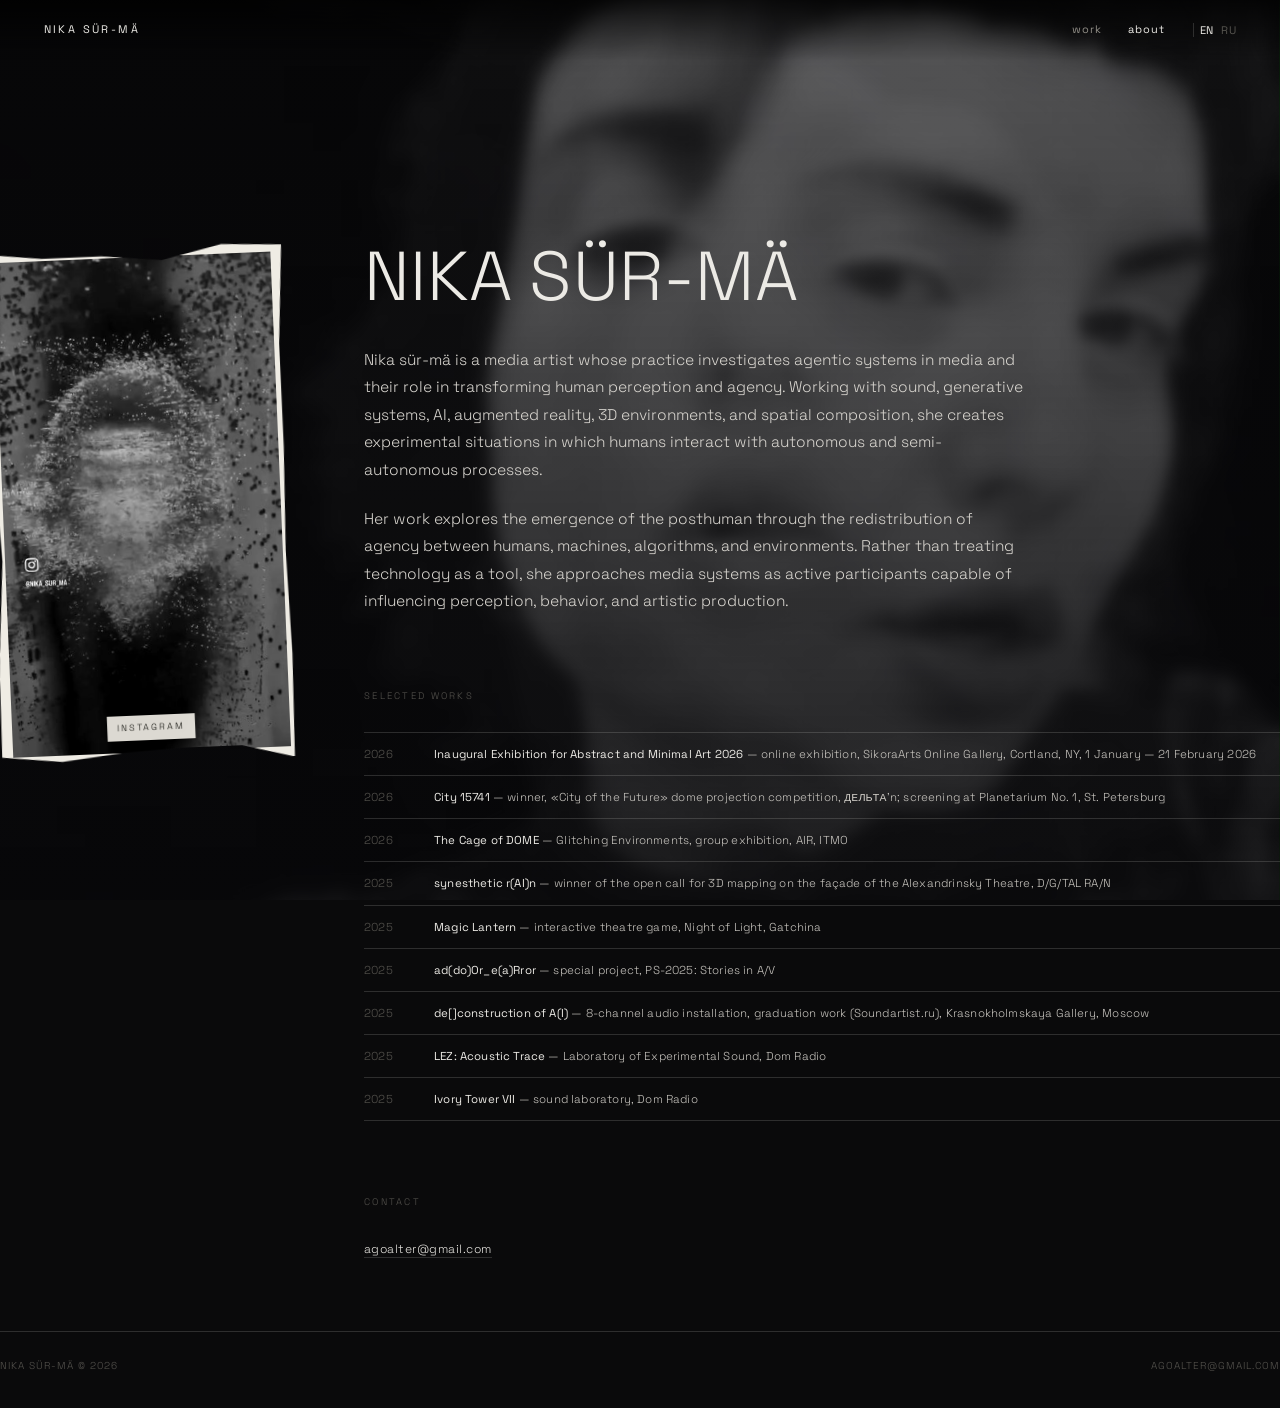
==== about.html @ fbb91da9 "Phones get a still and a link instead of a background that will not play iOS refuses to autoplay the" ====
<!doctype html>
<html lang="en">
<head>
<meta charset="utf-8">
<meta name="viewport" content="width=device-width, initial-scale=1">
<title>About — nika sür-mä</title>
<meta name="description" content="Nika sür-mä is a media artist whose practice investigates agentic systems in media and their role in transforming human perception and agency. Working with sound, generative systems, AI, augmented reality, 3D environments, and spatial composition, she creates experimental situations in which humans interact with autonomous and semi-autonomous processes.">
<meta property="og:title" content="About — nika sür-mä">
<meta property="og:description" content="Nika sür-mä is a media artist whose practice investigates agentic systems in media and their role in transforming human perception and agency. Working with sound, generative systems, AI, augmented reality, 3D environments, and spatial composition, she creates experimental situations in which humans interact with autonomous and semi-autonomous processes.">
<meta property="og:type" content="website">
<meta property="og:image" content="https://sur-ma.site/assets/img/og.jpg">
<meta name="twitter:card" content="summary_large_image">
<link rel="icon" href="assets/favicon.svg" type="image/svg+xml">
<link rel="preconnect" href="https://fonts.googleapis.com">
<link rel="preconnect" href="https://fonts.gstatic.com" crossorigin>
<link href="https://fonts.googleapis.com/css2?family=Inter:wght@200;300;400&family=Space+Grotesk:wght@300..700&display=swap" rel="stylesheet">
<link rel="stylesheet" href="assets/css/site.css?v=d024052f">
<link rel="stylesheet" href="assets/css/font.css?v=1932f78d">
<script>document.documentElement.classList.add('js')</script>
<script src="assets/js/bg.js?v=24b6937b" defer></script>
</head>
<body class="about-page">
<div id="bgstill" aria-hidden="true" style="background-image:url(assets/video/portrait-poster.jpg?v=aaac2ec6)"></div>
<video id="bgv" aria-hidden="true" tabindex="-1" autoplay muted loop playsinline
       preload="auto" data-grain="0" poster="assets/video/portrait-poster.jpg?v=aaac2ec6">
  <source src="assets/video/portrait.webm?v=2c005a5c" type="video/webm">
  <source src="assets/video/portrait.mp4?v=47fb20fa" type="video/mp4">
</video>
<canvas id="bg" aria-hidden="true"></canvas>
<div id="veil" aria-hidden="true"></div>
<a class="bg-watch" href="assets/video/portrait.mp4?v=47fb20fa" target="_blank" rel="noopener"><span data-t="en">watch the background</span><span data-t="ru">смотреть фон</span></a>
<header class="hdr">
  <a class="mark" href="index.html">nika sür-mä</a>
  <nav class="nav">
    <a href="works.html"><span data-t="en">work</span><span data-t="ru">работы</span></a>
    <a href="about.html" aria-current="page"><span data-t="en">about</span><span data-t="ru">обо мне</span></a>
    <div class="lang">
      <button type="button" data-lang="en" aria-pressed="true">EN</button>
      <button type="button" data-lang="ru" aria-pressed="false">RU</button>
    </div>
  </nav>
</header>
<main>
<div class="wrap about-top">
  <div class="cols">
    <div class="portrait">
      <a class="cut reel" data-shape="2" style="--tilt:-2.4deg"
         href="https://www.instagram.com/nika_sur_ma/" target="_blank" rel="me noopener">
        <video autoplay muted loop playsinline preload="metadata"
               poster="assets/video/reel-poster.jpg?v=498397e3" aria-label="nika sür-mä">
          <source src="assets/video/reel.mp4?v=01f473b8" type="video/mp4">
        </video>
        <span class="reel-tag">instagram</span>
      </a>
    </div>
    <div>
      <h1>nika sür-mä</h1>
      <div class="prose">
        <div data-t="en"><p>Nika sür-mä is a media artist whose practice investigates agentic systems in media and their role in transforming human perception and agency. Working with sound, generative systems, AI, augmented reality, 3D environments, and spatial composition, she creates experimental situations in which humans interact with autonomous and semi-autonomous processes.</p><p>Her work explores the emergence of the posthuman through the redistribution of agency between humans, machines, algorithms, and environments. Rather than treating technology as a tool, she approaches media systems as active participants capable of influencing perception, behavior, and artistic production.</p></div>
        <div data-t="ru"><p>Nika sür-mä — медиахудожница, чья практика исследует агентные системы в медиа и их роль в трансформации человеческого восприятия и агентности. Работая со звуком, генеративными системами, ИИ, дополненной реальностью, 3D-средами и пространственной композицией, она создаёт экспериментальные ситуации, в которых человек взаимодействует с автономными и полуавтономными процессами.</p><p>Её работа исследует возникновение постчеловеческого через перераспределение агентности между людьми, машинами, алгоритмами и средами. Вместо того чтобы относиться к технологии как к инструменту, она рассматривает медиасистемы как активных участников, способных влиять на восприятие, поведение и художественное производство.</p></div>
      </div>

      <p class="section-label"><span data-t="en">Selected works</span><span data-t="ru">Избранные работы</span></p>
      <div class="cv">
    <div class="row"><span class="yr">2026</span><span class="what"><span data-t="en"><b><a href="https://www.kunstmatrix.com/en/sikoraarts/" rel="noopener">Inaugural Exhibition for Abstract and Minimal Art 2026</a></b> — online exhibition, SikoraArts Online Gallery, Cortland, NY, 1 January — 21 February 2026</span><span data-t="ru"><b><a href="https://www.kunstmatrix.com/en/sikoraarts/" rel="noopener">Inaugural Exhibition for Abstract and Minimal Art 2026</a></b> — онлайн-выставка, SikoraArts Online Gallery, Кортланд, Нью-Йорк, 1 января — 21 февраля 2026</span></span></div>
    <div class="row"><span class="yr">2026</span><span class="what"><span data-t="en"><b>City 15741</b> — winner, «City of the Future» dome projection competition, ДЕЛЬТА’n; screening at Planetarium No. 1, St. Petersburg</span><span data-t="ru"><b>Город 15741</b> — победитель конкурса купольных проекций «Город будущего», ДЕЛЬТА’n; показ в Планетарии №1, Санкт-Петербург</span></span></div>
    <div class="row"><span class="yr">2026</span><span class="what"><span data-t="en"><b>The Cage of DOME</b> — Glitching Environments, group exhibition, AIR, ITMO</span><span data-t="ru"><b>The Cage of DOME</b> — «Сбоящие среды», групповая выставка, AIR, ИТМО</span></span></div>
    <div class="row"><span class="yr">2025</span><span class="what"><span data-t="en"><b>synesthetic r(AI)n</b> — winner of the open call for 3D mapping on the façade of the Alexandrinsky Theatre, D/G/TAL RA/N</span><span data-t="ru"><b>synesthetic r(AI)n</b> — победитель опен-колла на 3D-мэппинг фасада Александринского театра, D/G/TAL RA/N</span></span></div>
    <div class="row"><span class="yr">2025</span><span class="what"><span data-t="en"><b>Magic Lantern</b> — interactive theatre game, Night of Light, Gatchina</span><span data-t="ru"><b>Волшебный фонарь</b> — интерактивная театральная игра, «Ночь света», Гатчина</span></span></div>
    <div class="row"><span class="yr">2025</span><span class="what"><span data-t="en"><b>ad(do)Or_e(a)Rror</b> — special project, PS-2025: Stories in A/V</span><span data-t="ru"><b>ad(do)Or_e(a)Rror</b> — спец-проект ПС-2025: Все прекрасные аудиовизуальные истории</span></span></div>
    <div class="row"><span class="yr">2025</span><span class="what"><span data-t="en"><b>de[]construction of A(I)</b> — 8-channel audio installation, graduation work (Soundartist.ru), Krasnokholmskaya Gallery, Moscow</span><span data-t="ru"><b>de[]construction of A(I)</b> — 8-канальная звуковая инсталляция, диплом (Soundartist.ru), Краснохолмская галерея, Москва</span></span></div>
    <div class="row"><span class="yr">2025</span><span class="what"><span data-t="en"><b>LEZ: Acoustic Trace</b> — Laboratory of Experimental Sound, Dom Radio</span><span data-t="ru"><b>ЛЭЗ: Акустический след</b> — Лаборатория экспериментального звука, Дом радио</span></span></div>
    <div class="row"><span class="yr">2025</span><span class="what"><span data-t="en"><b>Ivory Tower VII</b> — sound laboratory, Dom Radio</span><span data-t="ru"><b>Башня из слоновой кости VII</b> — звуковая лаборатория, Дом радио</span></span></div>
      </div>

      <p class="section-label"><span data-t="en">Contact</span><span data-t="ru">Контакты</span></p>
      <p class="contact"><a href="mailto:agoalter@gmail.com">agoalter@gmail.com</a></p>
    </div>
  </div>
<div class="foot">
  <span>nika sür-mä &copy; 2026</span>
  <span><a href="mailto:agoalter@gmail.com">agoalter@gmail.com</a></span>
</div>
</div>
</main>
<script src="assets/js/site.js?v=23f8c8d5" defer></script>
</body>
</html>
---- assets/css/site.css ----
/* nika sŭr-mã — portfolio
   ------------------------------------------------------------------ */

:root{
  --bg:#0a0a0b;
  --fg:#eceae5;
  --dim:#918e87;
  --faint:#56544f;
  --line:rgba(236,234,229,.16);
  --pad:clamp(20px,3.4vw,48px);
  --hdr:60px;
  --sans:"Inter","Helvetica Neue",Helvetica,Arial,system-ui,sans-serif;
  --mono:ui-monospace,SFMono-Regular,"SF Mono",Menlo,Consolas,"Liberation Mono",monospace;
}

*,*::before,*::after{box-sizing:border-box}

/* A tilted cut-out sticks out past its own layout box, which is enough to
   put a horizontal scrollbar on the page. Clip rather than scroll — nothing
   here is meant to be reached sideways. */
html{-webkit-text-size-adjust:100%;overflow-x:hidden;overflow-x:clip}

body{
  margin:0;
  overflow-x:hidden;
  overflow-x:clip;
  background:var(--bg);
  color:var(--fg);
  font-family:var(--sans);
  font-weight:300;
  font-size:15px;
  line-height:1.6;
  -webkit-font-smoothing:antialiased;
  text-rendering:optimizeLegibility;
}

img{max-width:100%;display:block}

a{color:inherit;text-decoration:none}

::selection{background:var(--fg);color:var(--bg)}

/* ---- background ---------------------------------------------------- */
/* The loop rendered out of the TouchDesigner patch. #bg is a WebGL copy
   of the same footage that the cursor can displace; it only replaces the
   video once the shader is live, so without WebGL the video just plays.  */

#bgv,#bg{
  position:fixed;inset:0;z-index:0;
  width:100%;height:100%;
  opacity:var(--bg-opacity,1);
}
#bgv{display:block;object-fit:cover;background:#07080e}
#bg{display:none}
#bg.on{display:block}

/* Phones refuse to autoplay a background loop — iOS puts its own player over
   the page instead — so there the still stands in and a link offers the
   video to anyone who wants it. */
#bgstill{
  position:fixed;inset:0;z-index:0;display:none;
  background:#07080e no-repeat center/cover;
  opacity:var(--bg-opacity,1);
}
.bg-watch{
  display:none;
  position:fixed;right:var(--pad);bottom:16px;z-index:61;
  font-family:var(--mono);font-size:9.5px;letter-spacing:.18em;
  text-transform:uppercase;color:var(--dim);
  border-bottom:1px solid var(--line);padding-bottom:3px;
}
@media (max-width:760px),(prefers-reduced-motion:reduce){
  #bgstill{display:block}
  #bgv,#bg{display:none !important}
  .bg-watch{display:inline-block}
}

body:not(.deck-page){--bg-opacity:.92}

#veil{
  position:fixed;inset:0;z-index:1;pointer-events:none;
  background:rgba(6,7,12,.22);
}
body:not(.deck-page) #veil{
  background:linear-gradient(rgba(6,7,12,.72),rgba(6,7,12,.90));
}

/* ---- splash --------------------------------------------------------- */
/* The way in: the same portrait loop as the about page, held closer, and
   two doors. */

body.splash-page{overflow:hidden;--bg-opacity:1}
body.splash-page #bgv,
body.splash-page #bg,
body.splash-page #bgstill{transform:scale(1.42);transform-origin:52% 46%}
body.splash-page #veil{background:rgba(8,8,10,.56)}

.splash{
  position:relative;z-index:2;
  height:100dvh;
  display:flex;flex-direction:column;align-items:center;justify-content:center;
  gap:clamp(14px,2.2vh,26px);
  padding:var(--hdr) var(--pad) 0;
  text-align:center;
}
.splash-name{
  margin:0;
  font-family:var(--display,var(--sans));
  font-weight:200;font-size:clamp(34px,7vw,96px);line-height:1;
  letter-spacing:.02em;text-transform:uppercase;
  text-shadow:0 2px 26px rgba(0,0,0,.6);
}
.splash-line{
  margin:0;
  font-family:var(--mono);font-size:10px;letter-spacing:.28em;
  text-transform:uppercase;color:#cfccc6;
  text-shadow:0 1px 10px rgba(0,0,0,.8);
}
.splash-doors{
  display:flex;flex-wrap:wrap;justify-content:center;
  gap:clamp(18px,5vw,64px);
  margin-top:clamp(20px,4vh,48px);
}
.splash-doors a{
  font-family:var(--display,var(--sans));
  font-size:clamp(13px,1.5vw,17px);font-weight:300;
  text-shadow:0 1px 12px rgba(0,0,0,.75);
  letter-spacing:.24em;text-transform:uppercase;
  padding:14px 4px 10px;
  border-bottom:1px solid var(--line);
  transition:color .3s,border-color .3s,letter-spacing .3s;
}
.splash-doors a:hover{color:#fff;border-color:#fff;letter-spacing:.3em}

@media (max-width:520px){
  .splash-doors{flex-direction:column;gap:6px}
}

/* The about page runs the blurred portrait clip: neutral rather than blue,
   and a shade lighter so the face stays present. */
body.about-page{--bg-opacity:.85}
body.about-page #veil{
  background:linear-gradient(rgba(8,8,10,.58),rgba(8,8,10,.88));
}

/* On the mapping page the background IS the work — documentation of the
   projection itself — so it is held back only as far as the text needs. */
body.bg-rain{--bg-opacity:1;--faint:#7e7b75}
body.bg-rain #veil{
  background:linear-gradient(rgba(6,7,12,.58),rgba(6,7,12,.86));
}
/* The glitch loop and the ice-blue installation both blow out to white,
   so they need holding back further. */
body.bg-error #veil,
body.bg-deconstruction #veil{
  background:linear-gradient(rgba(6,7,12,.74),rgba(6,7,12,.90));
}

/* Small type has to survive passing over the bright parts of a projection. */
body.bg-rain .meta,
body.bg-rain .prose,
body.bg-rain .section-label,
body.bg-rain .grid figcaption,
body.bg-rain .next,
body.bg-rain .foot,
body.bg-error .meta,
body.bg-error .prose,
body.bg-error .section-label,
body.bg-error .next,
body.bg-error .foot,
body.bg-deconstruction .meta,
body.bg-deconstruction .prose,
body.bg-deconstruction .section-label,
body.bg-deconstruction .next,
body.bg-deconstruction .foot{text-shadow:0 1px 3px rgba(0,0,0,.85)}

main{position:relative;z-index:2}

/* ---- language switching ------------------------------------------ */
/* Every translatable fragment exists twice; CSS reveals one.          */

[data-t]{display:none}
html[lang="en"] [data-t="en"]{display:revert}
html[lang="ru"] [data-t="ru"]{display:revert}

/* ---- header ------------------------------------------------------- */

.hdr{
  position:fixed;top:0;left:0;right:0;height:var(--hdr);z-index:60;
  display:flex;align-items:center;justify-content:space-between;
  padding:0 var(--pad);
  pointer-events:none;
}
.hdr::before{
  content:"";position:absolute;inset:0;z-index:-1;
  background:linear-gradient(to bottom,rgba(0,0,0,.72),rgba(0,0,0,0));
}
.hdr > *{pointer-events:auto}

.mark{
  font-family:var(--display,var(--sans));
  font-size:11px;font-weight:400;letter-spacing:.22em;text-transform:uppercase;
  white-space:nowrap;
}

.nav{display:flex;align-items:center;gap:clamp(12px,2vw,26px)}
.nav a,.nav button{
  font-family:var(--sans);font-size:11px;font-weight:400;letter-spacing:.1em;
  color:var(--dim);background:none;border:0;padding:0;cursor:pointer;
  transition:color .25s;
}
.nav a:hover,.nav button:hover,.nav a[aria-current="page"]{color:var(--fg)}

.lang{display:flex;gap:7px;padding-left:6px;border-left:1px solid var(--line);margin-left:2px}
.lang button{font-family:var(--mono);letter-spacing:.06em;color:var(--faint)}
.lang button[aria-pressed="true"]{color:var(--fg)}

/* ---- slide deck (home) -------------------------------------------- */

body.deck-page{overflow:hidden}

.deck{
  height:100dvh;overflow-y:scroll;overscroll-behavior-y:contain;
  scroll-snap-type:y mandatory;scroll-behavior:smooth;
  scrollbar-width:none;
}
.deck::-webkit-scrollbar{display:none}

.slide{
  position:relative;height:100dvh;scroll-snap-align:start;
  display:flex;align-items:center;justify-content:space-between;
  gap:clamp(16px,4vw,64px);
  padding:calc(var(--hdr) + 8px) var(--pad) 72px;
}
.slide::after{
  content:"";position:absolute;inset:0;pointer-events:none;z-index:0;
  background:linear-gradient(100deg,rgba(6,6,8,.80) 0%,rgba(6,6,8,.42) 40%,rgba(6,6,8,0) 74%);
}

.slide .cap{
  position:relative;z-index:3;
  flex:1 1 44%;max-width:min(620px,48vw);
}
.slide .cut{flex:0 0 auto;z-index:2}
.slide .cut img{
  width:auto;height:auto;
  max-width:min(50vw,800px);
  max-height:min(70vh,740px);
}
/* A video has no intrinsic size to size the paper by, so it is given one. */
.slide .cut video{width:min(42vw,560px)}
.kicker{
  font-family:var(--mono);font-size:10px;letter-spacing:.24em;
  text-transform:uppercase;color:var(--dim);
}
.slide h2{
  margin:.5em 0 .42em;
  font-family:var(--display,var(--sans));
  font-weight:200;font-size:clamp(31px,5.6vw,78px);line-height:1.02;
  letter-spacing:.004em;text-transform:uppercase;
}
.slide .sub{
  margin:0;max-width:46ch;font-size:13px;line-height:1.65;
  color:#cbc8c2;letter-spacing:.012em;
}
.slide .go{
  display:inline-block;margin-top:22px;
  font-family:var(--mono);font-size:10px;letter-spacing:.2em;text-transform:uppercase;
  color:var(--dim);border-bottom:1px solid var(--line);padding-bottom:4px;
  transition:color .25s,border-color .25s;
}
.slide a.hit{position:absolute;inset:0;z-index:5}
.slide:hover .go{color:var(--fg);border-color:var(--fg)}

/* ---- paper cutouts ------------------------------------------------- */
/* Work documentation is pasted onto the page as scissor-cut paper:
   a light margin under the photograph, an irregular edge, a hard shadow,
   and a spring as each one lands. Dome frames are already cut round, so
   they get the shadow and the spring but no paper behind them.          */

.cut{
  position:relative;margin:0;display:block;--tilt:0deg;
  background:#efece4;
  padding:clamp(6px,.85vw,15px);
  transform:rotate(var(--tilt));
  transform-origin:50% 88%;          /* hinged near its base, like a pinned cut-out */
  filter:drop-shadow(0 16px 22px rgba(0,0,0,.55)) drop-shadow(0 3px 4px rgba(0,0,0,.45));
  transition:filter .45s ease;
}
/* Every photograph is monochrome, so the collage reads as one cut-out world. */
.cut img{display:block;filter:grayscale(1) contrast(1.06)}
.cut[data-fit="contain"]{background:none;padding:0;clip-path:none}
/* Pinned up the wrong way round, on purpose — a cut-out may hold a
   video as well as a photograph, and both have to turn. */
.cut[data-flip="1"] img,
.cut[data-flip="1"] video{transform:rotate(180deg)}

/* Left in its own colour, against the monochrome of everything else. */
.cut[data-colour="1"] img,
.cut[data-colour="1"] video{filter:none}

.cut[data-shape="1"]{clip-path:polygon(0.0% 1.4%,20.0% 0.2%,40.0% 1.4%,60.0% 3.1%,80.0% 2.6%,100.0% 1.3%,98.3% 20.0%,98.6% 40.0%,98.1% 60.0%,98.1% 80.0%,97.4% 100.0%,80.0% 96.9%,60.0% 99.8%,40.0% 98.7%,20.0% 99.7%,0.0% 97.2%,2.4% 80.0%,1.9% 60.0%,3.2% 40.0%,2.4% 20.0%)}
.cut[data-shape="2"]{clip-path:polygon(0.0% 0.4%,20.0% 1.7%,40.0% 1.7%,60.0% 2.9%,80.0% 0.3%,100.0% 0.8%,98.0% 20.0%,98.1% 40.0%,97.3% 60.0%,98.1% 80.0%,97.5% 100.0%,80.0% 97.4%,60.0% 97.4%,40.0% 98.0%,20.0% 99.2%,0.0% 97.9%,0.4% 80.0%,2.8% 60.0%,1.5% 40.0%,2.8% 20.0%)}
.cut[data-shape="3"]{clip-path:polygon(0.0% 3.2%,20.0% 2.3%,40.0% 1.8%,60.0% 3.2%,80.0% 2.4%,100.0% 2.4%,98.1% 20.0%,99.1% 40.0%,98.0% 60.0%,97.8% 80.0%,98.0% 100.0%,80.0% 97.4%,60.0% 96.8%,40.0% 96.8%,20.0% 97.0%,0.0% 98.9%,2.0% 80.0%,1.0% 60.0%,1.8% 40.0%,3.0% 20.0%)}
.cut[data-shape="4"]{clip-path:polygon(0.0% 3.2%,20.0% 1.1%,40.0% 1.4%,60.0% 1.8%,80.0% 0.1%,100.0% 0.2%,98.1% 20.0%,99.7% 40.0%,97.5% 60.0%,98.2% 80.0%,97.3% 100.0%,80.0% 96.6%,60.0% 97.7%,40.0% 97.4%,20.0% 100.0%,0.0% 99.3%,0.8% 80.0%,2.7% 60.0%,0.7% 40.0%,0.0% 20.0%)}
.cut[data-shape="5"]{clip-path:polygon(0.0% 2.1%,20.0% 0.9%,40.0% 0.7%,60.0% 0.6%,80.0% 0.8%,100.0% 3.1%,99.4% 20.0%,99.0% 40.0%,97.8% 60.0%,98.0% 80.0%,99.2% 100.0%,80.0% 98.2%,60.0% 99.9%,40.0% 98.9%,20.0% 99.3%,0.0% 97.4%,2.8% 80.0%,3.4% 60.0%,3.2% 40.0%,3.0% 20.0%)}

/* Nothing is hidden at rest. The spring is added when a cutout lands, so a
   browser that never runs the animation still shows every photograph.
   Once it has landed the piece keeps rocking on its hinge — stepped, not
   eased, because cut-out animation is shot frame by frame. The steps also
   keep it cheap: the element only repaints when it jumps. */
html.js .cut.in{
  animation:
    cut-pop .58s cubic-bezier(.18,1.32,.32,1) var(--d,0ms) backwards,
    cut-rock 3.6s steps(3,end) calc(var(--d,0ms) + .58s) infinite;
}
@keyframes cut-pop{
  0%  {opacity:0;transform:rotate(calc(var(--tilt) * 3.2)) scale(.68)}
  55% {opacity:1}
  100%{opacity:1;transform:rotate(var(--tilt)) scale(1)}
}
@keyframes cut-rock{
  0%,100%{transform:rotate(var(--tilt)) translateY(0)}
  25%    {transform:rotate(calc(var(--tilt) + .85deg)) translateY(-2px)}
  50%    {transform:rotate(var(--tilt)) translateY(1px)}
  75%    {transform:rotate(calc(var(--tilt) - .85deg)) translateY(-1px)}
}
@media (prefers-reduced-motion:reduce){
  html.js .cut.in{animation:none}
}

/* Hovering flaps the piece harder, the way Gilliam's hinges snap. */
.slide:hover .cut,
.cut-item:hover .cut,
.hero:hover .cut,
.portrait:hover .cut{
  filter:drop-shadow(0 28px 36px rgba(0,0,0,.6)) drop-shadow(0 4px 6px rgba(0,0,0,.5));
}
html.js .slide:hover .cut.in,
html.js .cut-item:hover .cut.in,
html.js .hero:hover .cut.in,
html.js .portrait:hover .cut.in{
  animation-duration:.58s,1.1s;
}

/* ---- pager -------------------------------------------------------- */

.pager{
  position:fixed;left:var(--pad);bottom:20px;z-index:60;
  display:flex;flex-wrap:wrap;gap:13px;
  font-family:var(--mono);font-size:11px;letter-spacing:.05em;
}
.pager button{
  background:none;border:0;padding:0 0 4px;cursor:pointer;
  color:var(--faint);border-bottom:1px solid transparent;
  font:inherit;transition:color .25s,border-color .25s;
}
.pager button:hover{color:var(--dim)}
.pager button[aria-current="true"]{color:var(--fg);border-bottom-color:var(--fg)}

/* ---- interior pages ----------------------------------------------- */

.hero{
  position:relative;min-height:min(88vh,880px);
  display:flex;align-items:center;justify-content:space-between;
  gap:clamp(16px,4vw,64px);
  padding:calc(var(--hdr) + clamp(28px,6vh,70px)) var(--pad) clamp(28px,6vh,70px);
}
.hero::after{
  content:"";position:absolute;inset:0;pointer-events:none;z-index:0;
  background:linear-gradient(100deg,rgba(6,6,8,.78) 0%,rgba(6,6,8,.40) 40%,rgba(6,6,8,0) 74%);
}
.hero .cap{position:relative;z-index:3;flex:1 1 46%;max-width:min(640px,50vw)}
.hero .cut{flex:0 0 auto;z-index:2}
.hero .cut img{
  width:auto;height:auto;
  max-width:min(46vw,720px);
  max-height:min(64vh,680px);
}
.hero .cut video{width:min(40vw,520px)}
.hero h1{
  margin:.5em 0 .34em;
  font-family:var(--display,var(--sans));font-weight:200;font-size:clamp(28px,5vw,66px);line-height:1.04;
  letter-spacing:.004em;text-transform:uppercase;
}
.hero .sub{margin:0;max-width:52ch;font-size:13px;color:#cbc8c2}

.wrap{max-width:1280px;margin:0 auto;padding:0 var(--pad)}

.cols{
  display:grid;gap:clamp(30px,5vw,74px);
  grid-template-columns:minmax(0,1fr);
  padding:clamp(46px,7vw,96px) 0 clamp(30px,5vw,60px);
}
@media (min-width:900px){
  .cols{grid-template-columns:minmax(0,300px) minmax(0,1fr)}
}

.meta{font-family:var(--mono);font-size:11px;line-height:1.85;letter-spacing:.02em}
.meta dl{margin:0;display:grid;grid-template-columns:1fr;gap:0}
.meta dt{color:var(--faint);text-transform:uppercase;letter-spacing:.14em;font-size:9.5px;margin-top:16px}
.meta dt:nth-of-type(1),.meta dt:nth-of-type(2){margin-top:0}
.meta dd{margin:2px 0 0;color:#cbc8c2}
.meta a{border-bottom:1px solid var(--line)}
.meta a:hover{border-color:var(--fg)}

.prose{max-width:66ch;font-size:15.5px;line-height:1.78;color:#d9d6d0;font-weight:300}
.prose p{margin:0 0 1.35em}
.prose p:last-child{margin-bottom:0}
.prose strong{font-weight:400;color:var(--fg)}
.prose ul{margin:0 0 1.35em;padding-left:1.1em}
.prose li{margin-bottom:.5em}
.prose a{border-bottom:1px solid var(--line)}
.prose a:hover{border-color:var(--fg)}

.rule{height:1px;background:var(--line);border:0;margin:0}

.section-label{
  font-family:var(--mono);font-size:9.5px;letter-spacing:.24em;text-transform:uppercase;
  color:var(--faint);padding:clamp(34px,5vw,64px) 0 18px;
}

/* ---- galleries ---------------------------------------------------- */

.grid{
  display:grid;gap:clamp(24px,3.6vw,56px);
  padding-bottom:clamp(54px,7vw,104px);
  grid-template-columns:repeat(auto-fill,minmax(min(100%,270px),1fr));
  align-items:start;
}
.cut-item{margin:0}
.grid .cut img{width:100%;height:auto}
.grid figcaption{
  font-family:var(--mono);font-size:10px;letter-spacing:.06em;color:var(--faint);
  padding:14px 2px 0;
}

/* ---- next / footer ------------------------------------------------ */

.next{
  display:flex;flex-wrap:wrap;gap:10px 26px;align-items:baseline;
  padding:clamp(30px,5vw,58px) 0;border-top:1px solid var(--line);
}
.next .lbl{font-family:var(--mono);font-size:9.5px;letter-spacing:.24em;text-transform:uppercase;color:var(--faint)}
.next .ttl{font-family:var(--display,var(--sans));font-size:clamp(20px,3vw,34px);font-weight:200;text-transform:uppercase;letter-spacing:.01em}
.next a:hover .ttl{color:#fff}

.foot{
  display:flex;flex-wrap:wrap;gap:14px 30px;justify-content:space-between;
  padding:26px 0 34px;border-top:1px solid var(--line);
  font-family:var(--mono);font-size:10px;letter-spacing:.1em;color:var(--faint);
  text-transform:uppercase;
}
.foot a:hover{color:var(--fg)}

/* ---- about -------------------------------------------------------- */

.about-top{padding:calc(var(--hdr) + clamp(50px,10vh,120px)) 0 0}
.about-top h1{
  margin:0 0 .5em;
  font-family:var(--display,var(--sans));font-weight:200;font-size:clamp(30px,5.4vw,70px);line-height:1.05;
  text-transform:uppercase;letter-spacing:.004em;
}
.portrait{padding-top:6px}
.portrait .cut img{width:100%;filter:grayscale(1) contrast(1.04)}

/* A reel pinned to the page: vertical, silent, and a way through to Instagram. */
.cut video{display:block;height:auto;filter:grayscale(1) contrast(1.06)}
.portrait .cut video{width:100%}
.reel{cursor:pointer}
.reel .reel-tag{
  position:absolute;left:50%;transform:translateX(-50%);
  bottom:calc(clamp(6px,.85vw,15px) + 12px);
  font-family:var(--mono);font-size:9px;letter-spacing:.22em;text-transform:uppercase;
  color:#14140f;background:rgba(239,236,228,.92);padding:5px 10px;
  transition:background .25s,color .25s;
}
.reel:hover .reel-tag{background:#14140f;color:#efece4}

.cv{font-family:var(--mono);font-size:11.5px;line-height:1.75;letter-spacing:.015em}
.cv .row{
  display:grid;grid-template-columns:56px 1fr;gap:14px;
  padding:11px 0;border-top:1px solid var(--line);
}
.cv .row:last-child{border-bottom:1px solid var(--line)}
.cv .yr{color:var(--faint)}
.cv .what{color:#cbc8c2}
.cv .what b{font-weight:400;color:var(--fg)}

.contact{font-family:var(--mono);font-size:12px;letter-spacing:.04em}
.contact a{border-bottom:1px solid var(--line)}
.contact a:hover{border-color:var(--fg)}

/* ---- misc --------------------------------------------------------- */

.hint{
  position:fixed;right:var(--pad);bottom:22px;z-index:60;
  font-family:var(--mono);font-size:9.5px;letter-spacing:.2em;text-transform:uppercase;
  color:var(--faint);pointer-events:none;
}
@media (max-width:760px){
  .hint{display:none}
  .pager{gap:10px;font-size:10px;right:var(--pad)}

  /* Portrait screens: the cutout sits above the type rather than beside it. */
  .slide,.hero{
    flex-direction:column-reverse;justify-content:center;
    gap:clamp(16px,3.4vh,32px);
  }
  .slide{padding-bottom:66px}
  .hero{min-height:auto;padding-top:calc(var(--hdr) + 34px)}
  .slide .cap,.hero .cap{flex:0 0 auto;max-width:100%}
  .slide .cut img{max-width:84vw;max-height:40vh}
  .hero .cut img{max-width:84vw;max-height:44vh}
  .slide .cut video,.hero .cut video{width:min(82vw,420px)}
  .slide::after,.hero::after{
    background:linear-gradient(to top,rgba(6,6,8,.88) 0%,rgba(6,6,8,.5) 46%,rgba(6,6,8,.12) 100%);
  }
}

@media (prefers-reduced-motion:reduce){
  .deck{scroll-behavior:auto}
  *{transition-duration:.01ms !important}
}
---- assets/css/font.css ----
/* generated by build.py — do not edit by hand */
:root{
  --display:"Space Grotesk","Inter","Helvetica Neue",Helvetica,Arial,system-ui,sans-serif;
  --sans:"Space Grotesk","Inter","Helvetica Neue",Helvetica,Arial,system-ui,sans-serif;
  --mono:"Space Grotesk",ui-monospace,SFMono-Regular,"SF Mono",Menlo,Consolas,"Liberation Mono",monospace;
}
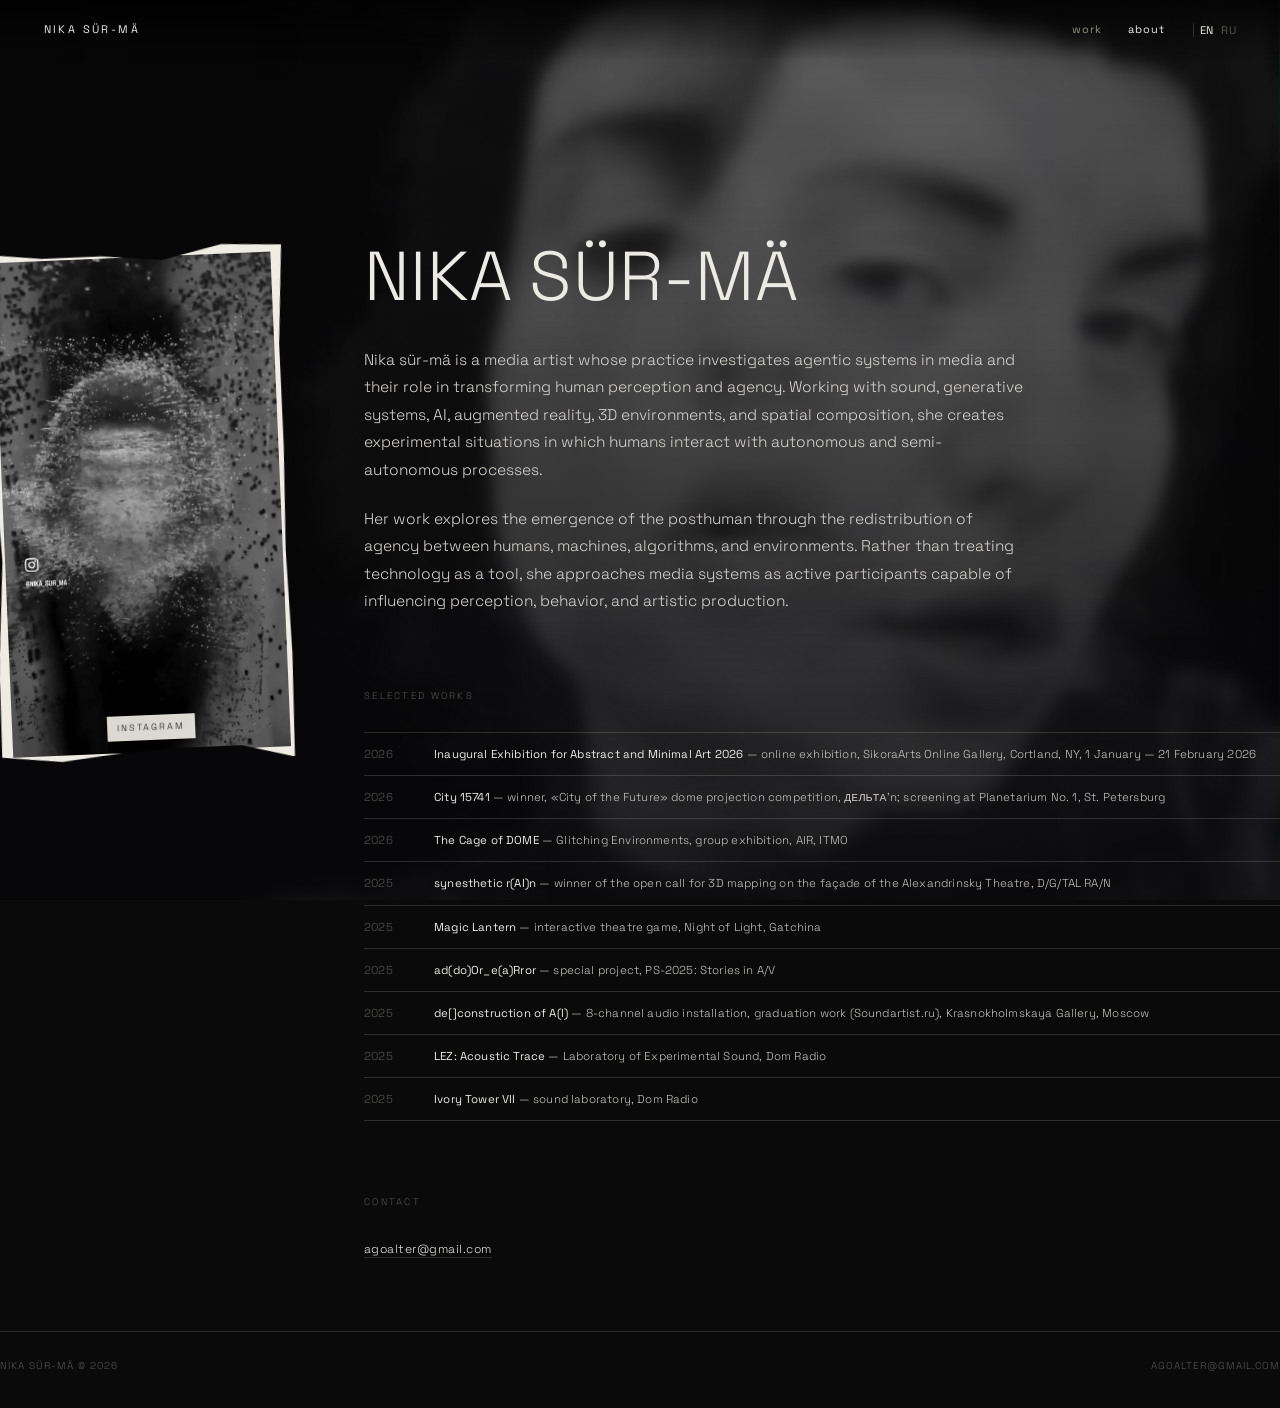
==== commit bf2f2578: "Let phones play inline videos, and freeze one only when refused The blanket swap to a poster was too" ====
--- a/about.html
+++ b/about.html
@@ -83,6 +83,6 @@
 </div>
 </div>
 </main>
-<script src="assets/js/site.js?v=23f8c8d5" defer></script>
+<script src="assets/js/site.js?v=c862b4eb" defer></script>
 </body>
 </html>
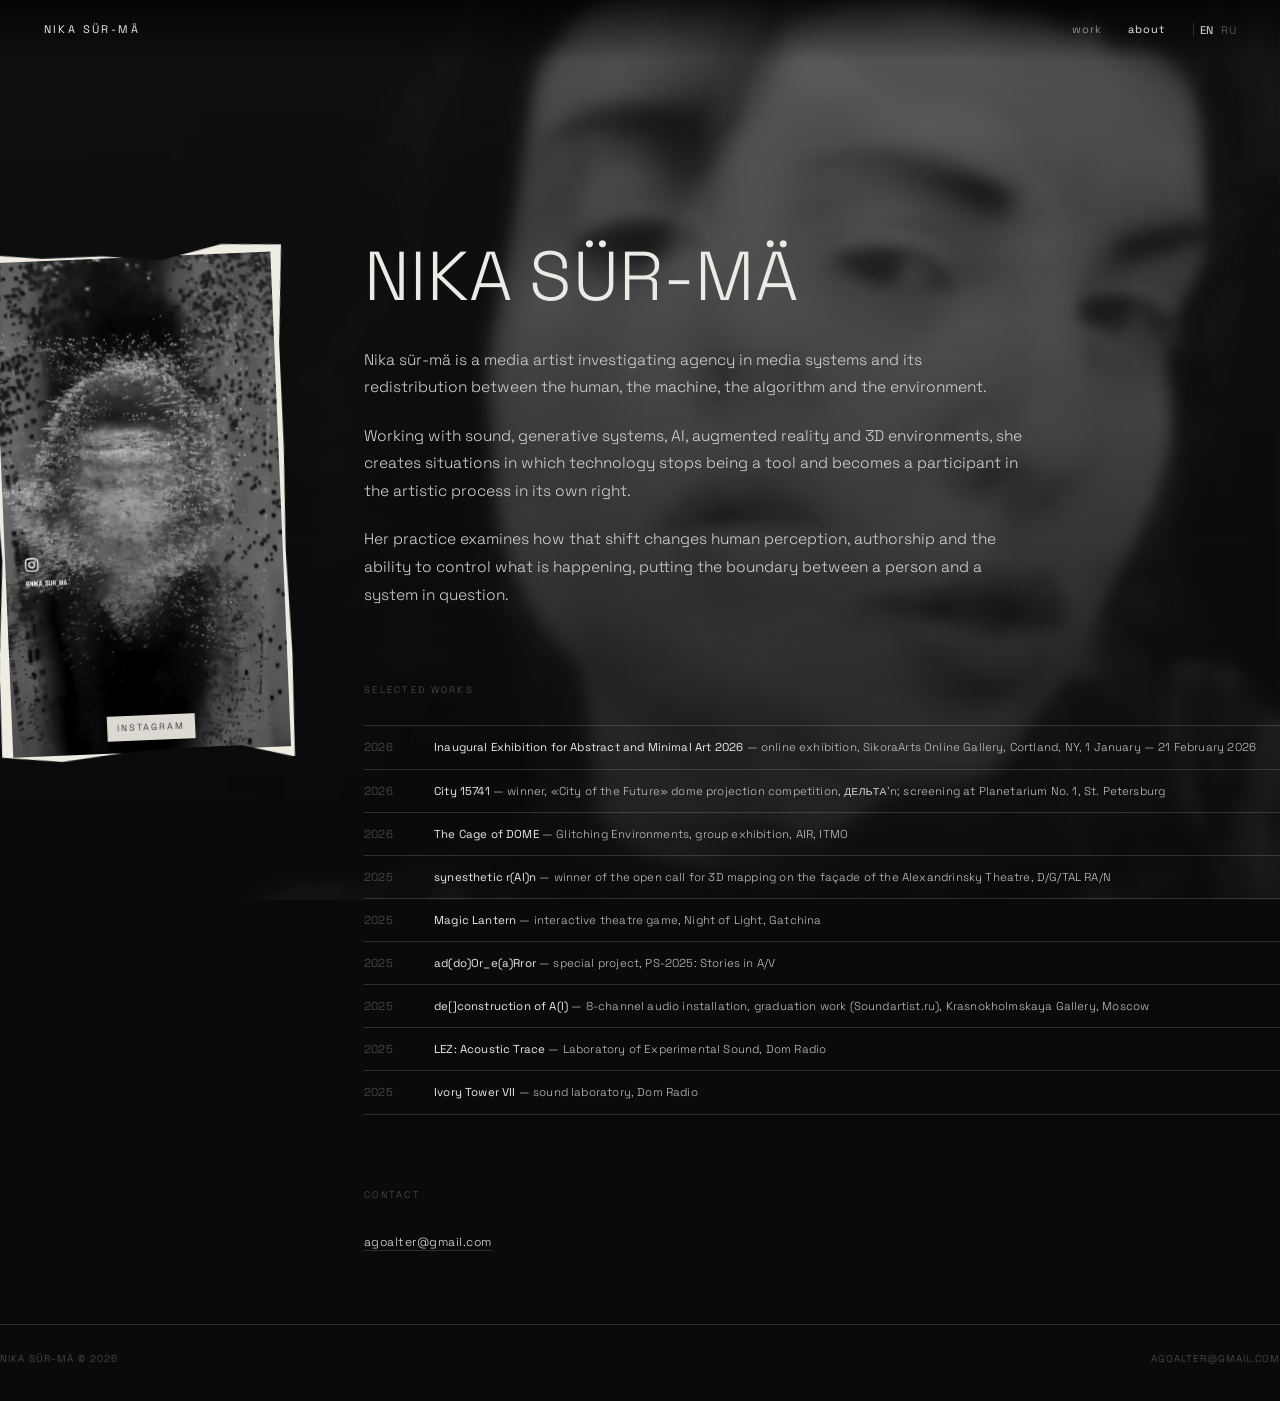
==== commit 6dec3cf5: "New biography, in both languages The Russian is the artist's own wording; the English is rewritten t" ====
--- a/about.html
+++ b/about.html
@@ -4,9 +4,9 @@
 <meta charset="utf-8">
 <meta name="viewport" content="width=device-width, initial-scale=1">
 <title>About — nika sür-mä</title>
-<meta name="description" content="Nika sür-mä is a media artist whose practice investigates agentic systems in media and their role in transforming human perception and agency. Working with sound, generative systems, AI, augmented reality, 3D environments, and spatial composition, she creates experimental situations in which humans interact with autonomous and semi-autonomous processes.">
+<meta name="description" content="Nika sür-mä is a media artist investigating agency in media systems and its redistribution between the human, the machine, the algorithm and the environment.">
 <meta property="og:title" content="About — nika sür-mä">
-<meta property="og:description" content="Nika sür-mä is a media artist whose practice investigates agentic systems in media and their role in transforming human perception and agency. Working with sound, generative systems, AI, augmented reality, 3D environments, and spatial composition, she creates experimental situations in which humans interact with autonomous and semi-autonomous processes.">
+<meta property="og:description" content="Nika sür-mä is a media artist investigating agency in media systems and its redistribution between the human, the machine, the algorithm and the environment.">
 <meta property="og:type" content="website">
 <meta property="og:image" content="https://sur-ma.site/assets/img/og.jpg">
 <meta name="twitter:card" content="summary_large_image">
@@ -56,8 +56,8 @@
     <div>
       <h1>nika sür-mä</h1>
       <div class="prose">
-        <div data-t="en"><p>Nika sür-mä is a media artist whose practice investigates agentic systems in media and their role in transforming human perception and agency. Working with sound, generative systems, AI, augmented reality, 3D environments, and spatial composition, she creates experimental situations in which humans interact with autonomous and semi-autonomous processes.</p><p>Her work explores the emergence of the posthuman through the redistribution of agency between humans, machines, algorithms, and environments. Rather than treating technology as a tool, she approaches media systems as active participants capable of influencing perception, behavior, and artistic production.</p></div>
-        <div data-t="ru"><p>Nika sür-mä — медиахудожница, чья практика исследует агентные системы в медиа и их роль в трансформации человеческого восприятия и агентности. Работая со звуком, генеративными системами, ИИ, дополненной реальностью, 3D-средами и пространственной композицией, она создаёт экспериментальные ситуации, в которых человек взаимодействует с автономными и полуавтономными процессами.</p><p>Её работа исследует возникновение постчеловеческого через перераспределение агентности между людьми, машинами, алгоритмами и средами. Вместо того чтобы относиться к технологии как к инструменту, она рассматривает медиасистемы как активных участников, способных влиять на восприятие, поведение и художественное производство.</p></div>
+        <div data-t="en"><p>Nika sür-mä is a media artist investigating agency in media systems and its redistribution between the human, the machine, the algorithm and the environment.</p><p>Working with sound, generative systems, AI, augmented reality and 3D environments, she creates situations in which technology stops being a tool and becomes a participant in the artistic process in its own right.</p><p>Her practice examines how that shift changes human perception, authorship and the ability to control what is happening, putting the boundary between a person and a system in question.</p></div>
+        <div data-t="ru"><p>Nika sür-mä — медиахудожница, исследующая агентность в медиасистемах и её перераспределение между человеком, машиной, алгоритмом и средой.</p><p>Работая со звуком, генеративными системами, ИИ, дополненной реальностью и 3D-средами, она создаёт ситуации, в которых технология перестаёт быть инструментом и становится самостоятельным участником художественного процесса.</p><p>Её практика исследует, как это смещение меняет человеческое восприятие, авторство и способность контролировать происходящее, ставя под вопрос границу между человеком и системой.</p></div>
       </div>
 
       <p class="section-label"><span data-t="en">Selected works</span><span data-t="ru">Избранные работы</span></p>
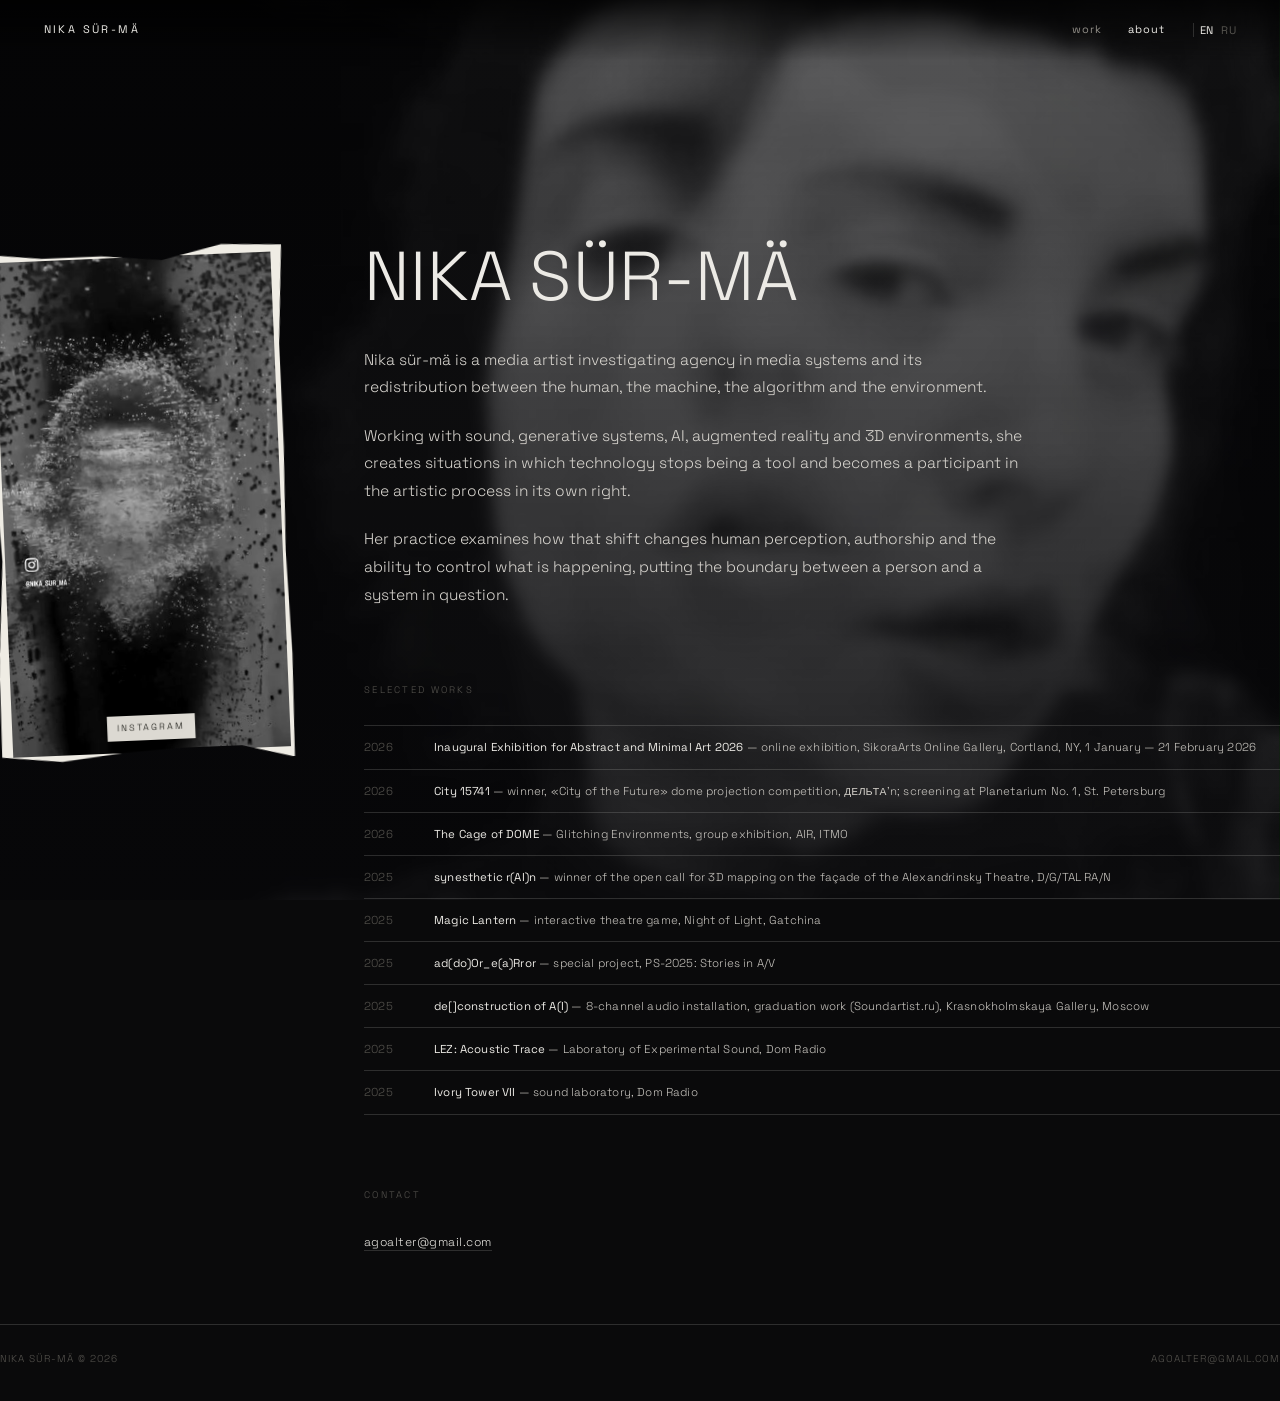
==== commit 51666e8a: "Turn the mobile background still the right way up The loops are encoded upside down deliberately, bu" ====
--- a/about.html
+++ b/about.html
@@ -14,7 +14,7 @@
 <link rel="preconnect" href="https://fonts.googleapis.com">
 <link rel="preconnect" href="https://fonts.gstatic.com" crossorigin>
 <link href="https://fonts.googleapis.com/css2?family=Inter:wght@200;300;400&family=Space+Grotesk:wght@300..700&display=swap" rel="stylesheet">
-<link rel="stylesheet" href="assets/css/site.css?v=d024052f">
+<link rel="stylesheet" href="assets/css/site.css?v=14e36218">
 <link rel="stylesheet" href="assets/css/font.css?v=1932f78d">
 <script>document.documentElement.classList.add('js')</script>
 <script src="assets/js/bg.js?v=24b6937b" defer></script>
--- a/assets/css/site.css
+++ b/assets/css/site.css
@@ -523,3 +523,14 @@
   .deck{scroll-behavior:auto}
   *{transition-duration:.01ms !important}
 }
+
+/* ---- mobile background orientation ---------------------------------- */
+/* The loops are encoded upside down on purpose, but a frozen still of one
+   reads as a mistake rather than as a decision, so on phones it is turned
+   back. Kept at the end of the file: the splash scale rule above matches
+   with the same weight, and only source order separates them. */
+
+@media (max-width:760px),(prefers-reduced-motion:reduce){
+  #bgstill{transform:rotate(180deg)}
+  body.splash-page #bgstill{transform:scale(1.42) rotate(180deg)}
+}
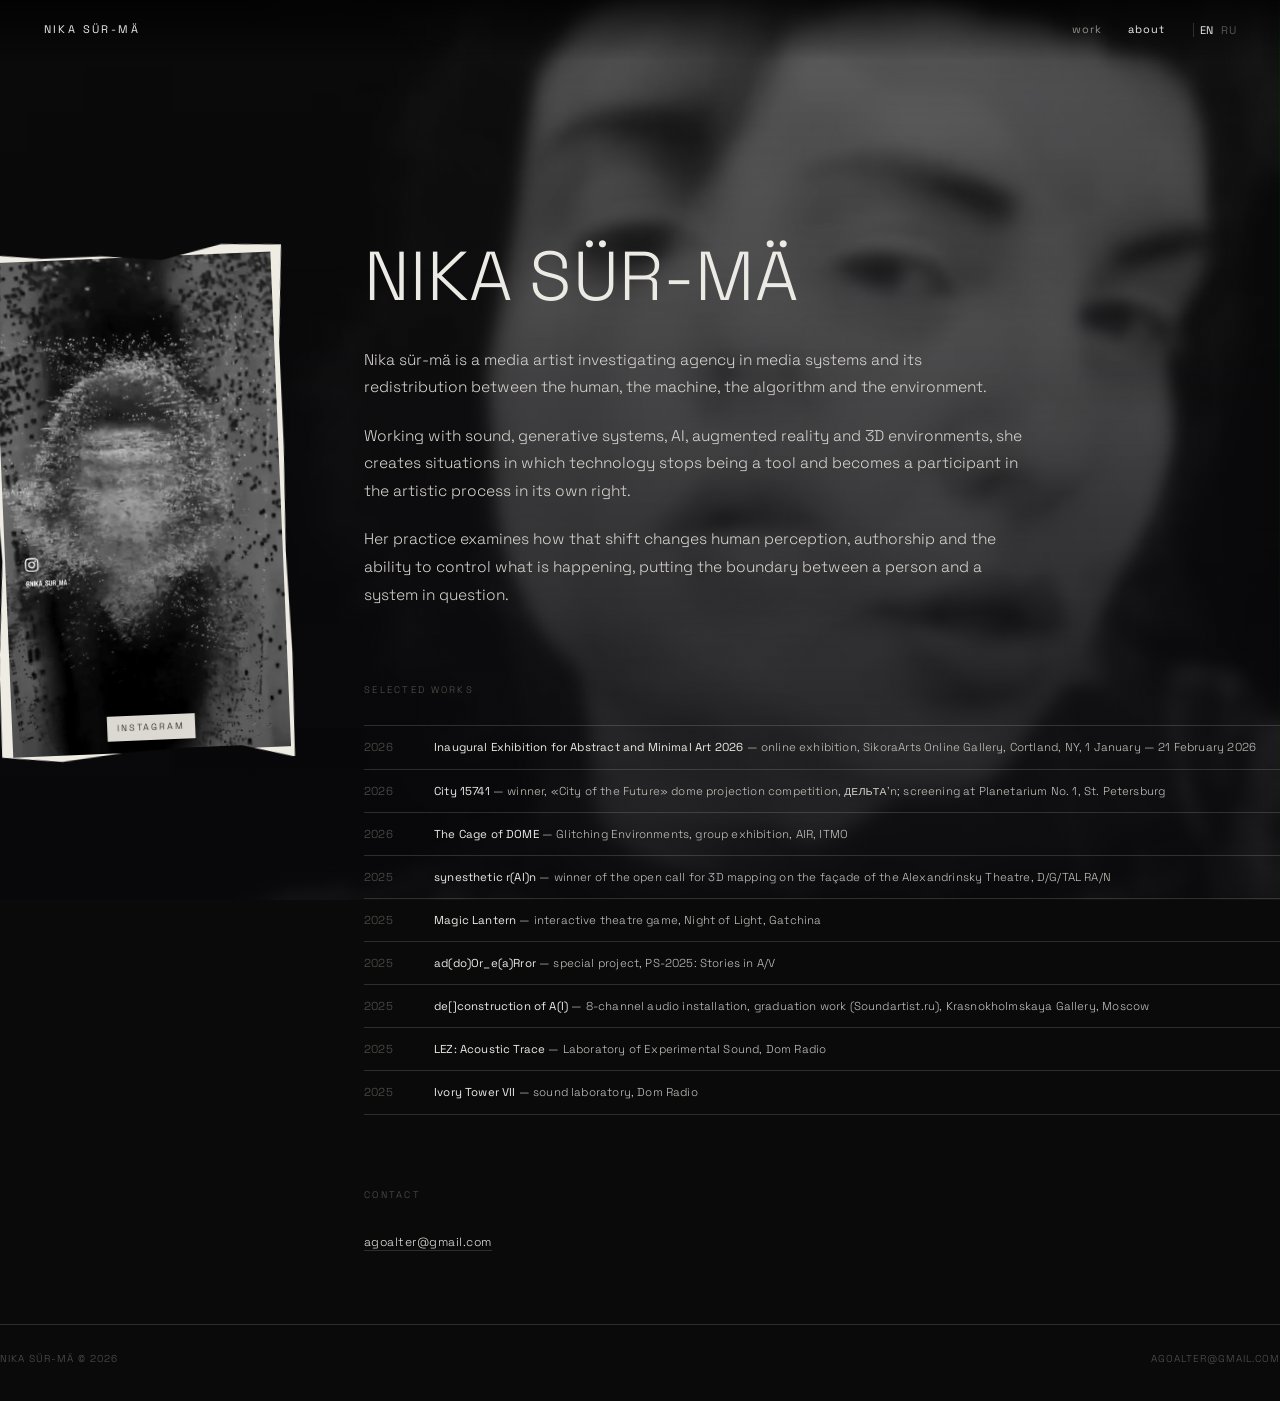
==== commit 6faf8913: "No watch link over the portrait loop, and no blank paper while waiting The portrait background is no" ====
--- a/about.html
+++ b/about.html
@@ -28,7 +28,6 @@
 </video>
 <canvas id="bg" aria-hidden="true"></canvas>
 <div id="veil" aria-hidden="true"></div>
-<a class="bg-watch" href="assets/video/portrait.mp4?v=47fb20fa" target="_blank" rel="noopener"><span data-t="en">watch the background</span><span data-t="ru">смотреть фон</span></a>
 <header class="hdr">
   <a class="mark" href="index.html">nika sür-mä</a>
   <nav class="nav">
@@ -83,6 +82,6 @@
 </div>
 </div>
 </main>
-<script src="assets/js/site.js?v=c862b4eb" defer></script>
+<script src="assets/js/site.js?v=c9edc4a8" defer></script>
 </body>
 </html>
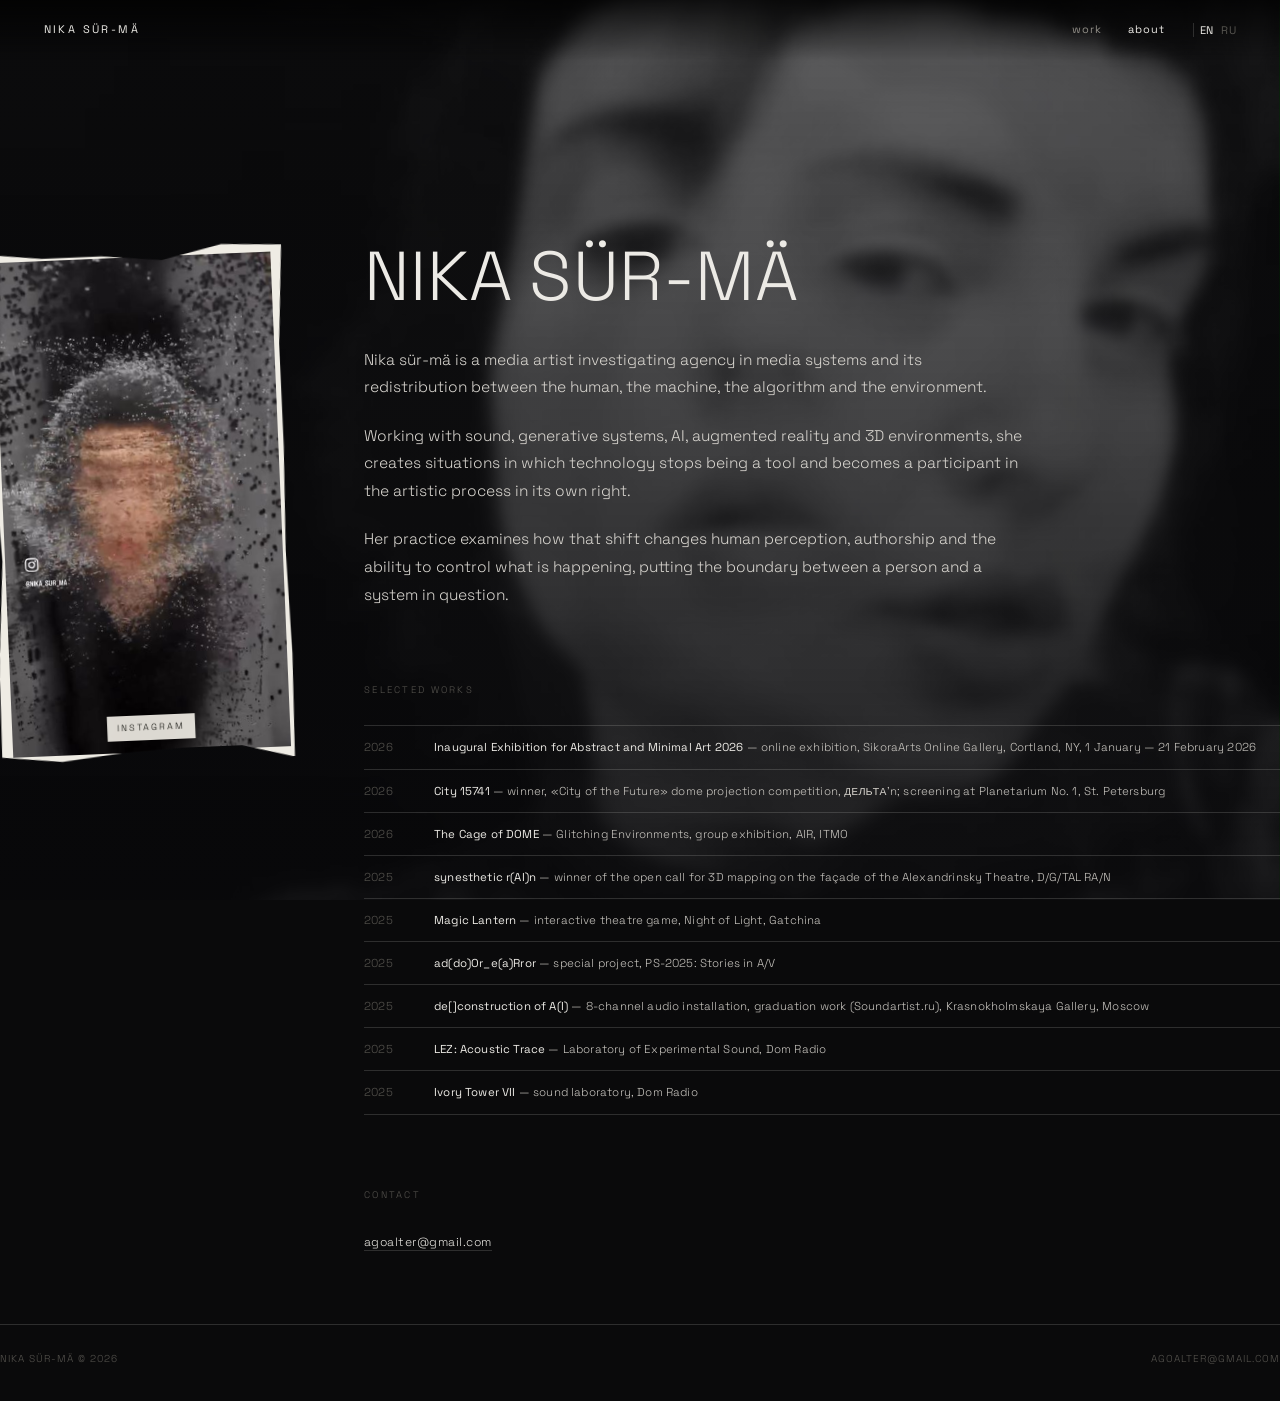
==== commit b0c49c76: "The reel keeps its colour, and stops being frozen before it can buffer Swapping a cut-out video for " ====
--- a/about.html
+++ b/about.html
@@ -14,7 +14,7 @@
 <link rel="preconnect" href="https://fonts.googleapis.com">
 <link rel="preconnect" href="https://fonts.gstatic.com" crossorigin>
 <link href="https://fonts.googleapis.com/css2?family=Inter:wght@200;300;400&family=Space+Grotesk:wght@300..700&display=swap" rel="stylesheet">
-<link rel="stylesheet" href="assets/css/site.css?v=14e36218">
+<link rel="stylesheet" href="assets/css/site.css?v=b6b9dfe5">
 <link rel="stylesheet" href="assets/css/font.css?v=1932f78d">
 <script>document.documentElement.classList.add('js')</script>
 <script src="assets/js/bg.js?v=24b6937b" defer></script>
@@ -43,7 +43,7 @@
 <div class="wrap about-top">
   <div class="cols">
     <div class="portrait">
-      <a class="cut reel" data-shape="2" style="--tilt:-2.4deg"
+      <a class="cut reel" data-shape="2" data-colour="1" style="--tilt:-2.4deg"
          href="https://www.instagram.com/nika_sur_ma/" target="_blank" rel="me noopener">
         <video autoplay muted loop playsinline preload="metadata"
                poster="assets/video/reel-poster.jpg?v=498397e3" aria-label="nika sür-mä">
@@ -82,6 +82,6 @@
 </div>
 </div>
 </main>
-<script src="assets/js/site.js?v=c9edc4a8" defer></script>
+<script src="assets/js/site.js?v=630382c2" defer></script>
 </body>
 </html>
--- a/assets/css/site.css
+++ b/assets/css/site.css
@@ -295,9 +295,6 @@
 .cut[data-flip="1"] img,
 .cut[data-flip="1"] video{transform:rotate(180deg)}
 
-/* Left in its own colour, against the monochrome of everything else. */
-.cut[data-colour="1"] img,
-.cut[data-colour="1"] video{filter:none}
 
 .cut[data-shape="1"]{clip-path:polygon(0.0% 1.4%,20.0% 0.2%,40.0% 1.4%,60.0% 3.1%,80.0% 2.6%,100.0% 1.3%,98.3% 20.0%,98.6% 40.0%,98.1% 60.0%,98.1% 80.0%,97.4% 100.0%,80.0% 96.9%,60.0% 99.8%,40.0% 98.7%,20.0% 99.7%,0.0% 97.2%,2.4% 80.0%,1.9% 60.0%,3.2% 40.0%,2.4% 20.0%)}
 .cut[data-shape="2"]{clip-path:polygon(0.0% 0.4%,20.0% 1.7%,40.0% 1.7%,60.0% 2.9%,80.0% 0.3%,100.0% 0.8%,98.0% 20.0%,98.1% 40.0%,97.3% 60.0%,98.1% 80.0%,97.5% 100.0%,80.0% 97.4%,60.0% 97.4%,40.0% 98.0%,20.0% 99.2%,0.0% 97.9%,0.4% 80.0%,2.8% 60.0%,1.5% 40.0%,2.8% 20.0%)}
@@ -534,3 +531,11 @@
   #bgstill{transform:rotate(180deg)}
   body.splash-page #bgstill{transform:scale(1.42) rotate(180deg)}
 }
+
+/* ---- colour exceptions ---------------------------------------------- */
+/* A cut-out marked data-colour keeps its own colour against the monochrome
+   of the rest. Last in the file on purpose: .portrait .cut img matches with
+   the same weight, and only order separates them. */
+
+.cut[data-colour="1"] img,
+.cut[data-colour="1"] video{filter:none}
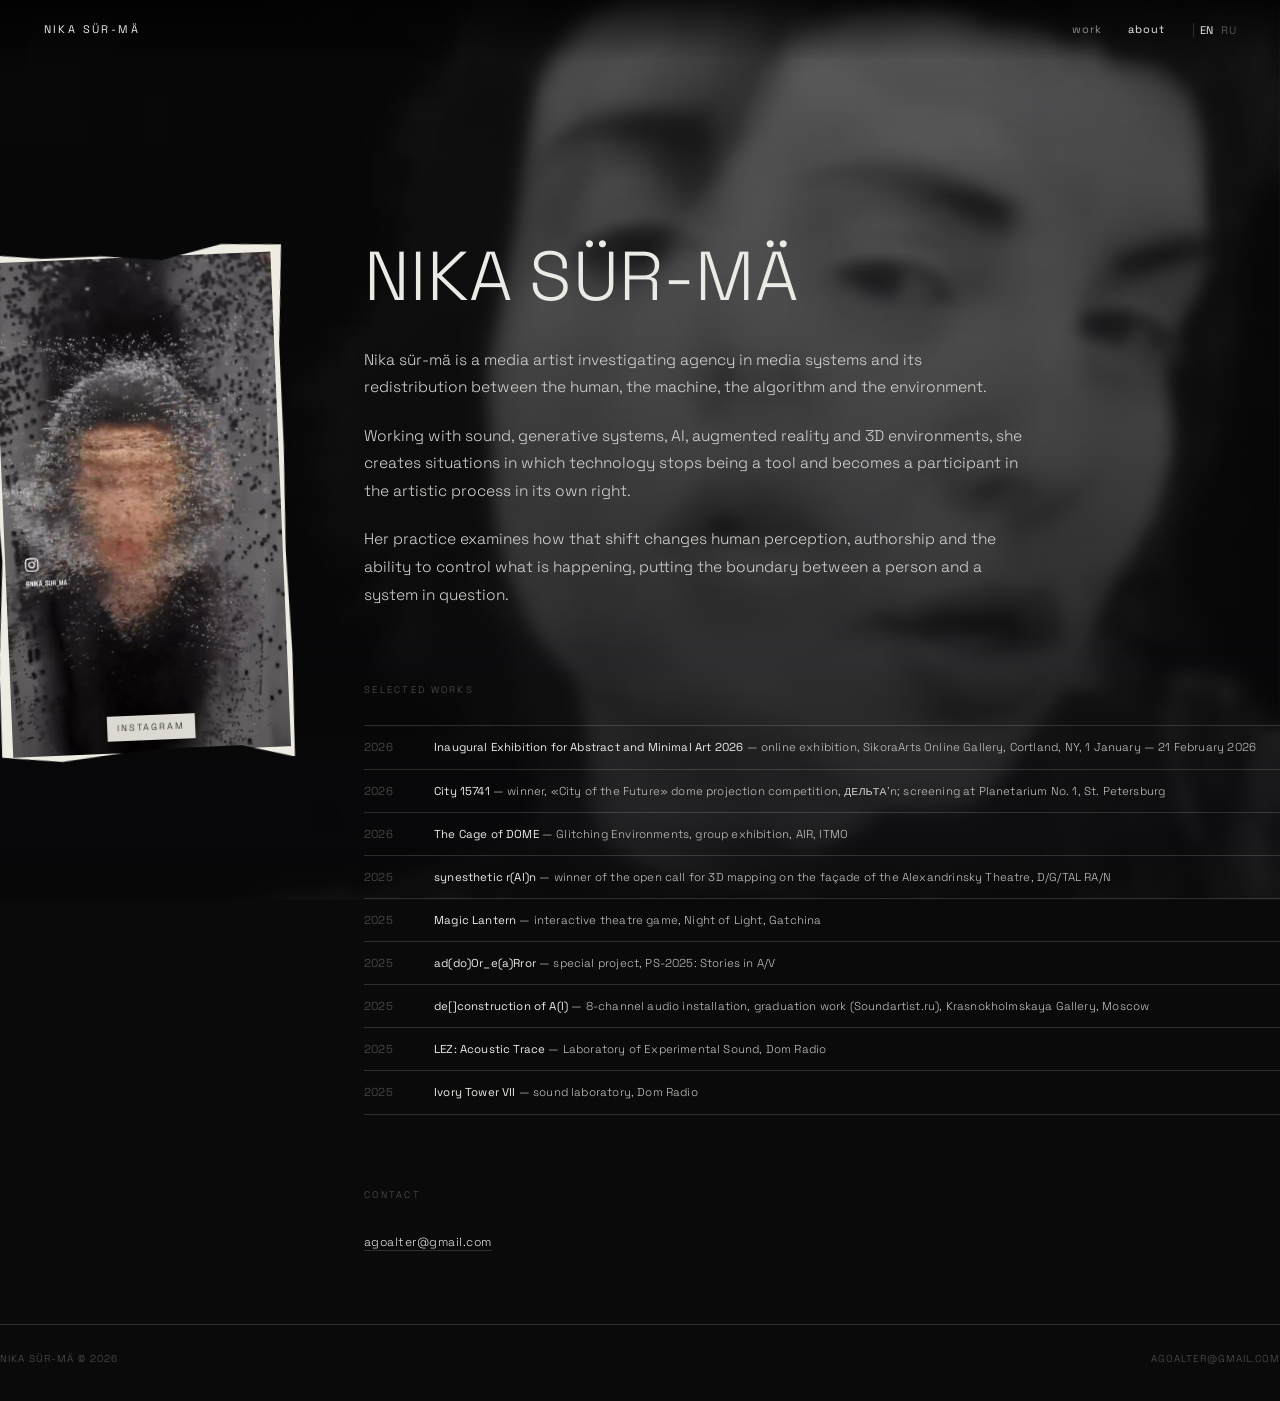
==== commit b8bcd84d: "Give the reel a play control instead of relying on autoplay Wrapping the video in the Instagram link" ====
--- a/about.html
+++ b/about.html
@@ -14,7 +14,7 @@
 <link rel="preconnect" href="https://fonts.googleapis.com">
 <link rel="preconnect" href="https://fonts.gstatic.com" crossorigin>
 <link href="https://fonts.googleapis.com/css2?family=Inter:wght@200;300;400&family=Space+Grotesk:wght@300..700&display=swap" rel="stylesheet">
-<link rel="stylesheet" href="assets/css/site.css?v=b6b9dfe5">
+<link rel="stylesheet" href="assets/css/site.css?v=4092403a">
 <link rel="stylesheet" href="assets/css/font.css?v=1932f78d">
 <script>document.documentElement.classList.add('js')</script>
 <script src="assets/js/bg.js?v=24b6937b" defer></script>
@@ -43,14 +43,15 @@
 <div class="wrap about-top">
   <div class="cols">
     <div class="portrait">
-      <a class="cut reel" data-shape="2" data-colour="1" style="--tilt:-2.4deg"
-         href="https://www.instagram.com/nika_sur_ma/" target="_blank" rel="me noopener">
-        <video autoplay muted loop playsinline preload="metadata"
+      <div class="cut reel" data-shape="2" data-colour="1" style="--tilt:-2.4deg">
+        <video autoplay muted loop playsinline preload="auto"
                poster="assets/video/reel-poster.jpg?v=498397e3" aria-label="nika sür-mä">
           <source src="assets/video/reel.mp4?v=01f473b8" type="video/mp4">
         </video>
-        <span class="reel-tag">instagram</span>
-      </a>
+        <button class="reel-play" type="button" aria-label="play"></button>
+        <a class="reel-tag" href="https://www.instagram.com/nika_sur_ma/" target="_blank"
+           rel="me noopener">instagram</a>
+      </div>
     </div>
     <div>
       <h1>nika sür-mä</h1>
@@ -82,6 +83,6 @@
 </div>
 </div>
 </main>
-<script src="assets/js/site.js?v=630382c2" defer></script>
+<script src="assets/js/site.js?v=69d55835" defer></script>
 </body>
 </html>
--- a/assets/css/site.css
+++ b/assets/css/site.css
@@ -466,6 +466,28 @@
 .cut video{display:block;height:auto;filter:grayscale(1) contrast(1.06)}
 .portrait .cut video{width:100%}
 .reel{cursor:pointer}
+.reel video{cursor:pointer}
+
+/* A tap always earns the right to play, even where autoplay is refused —
+   Low Power Mode on iOS blocks it outright. The button appears only while
+   the reel is standing still. */
+.reel-play{
+  position:absolute;left:50%;top:50%;transform:translate(-50%,-50%);
+  width:58px;height:58px;border-radius:50%;
+  border:1px solid rgba(255,255,255,.7);
+  background:rgba(10,10,12,.42);
+  backdrop-filter:blur(2px);
+  cursor:pointer;display:none;padding:0;
+  transition:background .25s,border-color .25s;
+}
+.reel-play::before{
+  content:"";position:absolute;left:53%;top:50%;
+  transform:translate(-50%,-50%);
+  border-style:solid;border-width:9px 0 9px 15px;
+  border-color:transparent transparent transparent #fff;
+}
+.reel-play:hover{background:rgba(10,10,12,.7);border-color:#fff}
+.reel.is-paused .reel-play{display:block}
 .reel .reel-tag{
   position:absolute;left:50%;transform:translateX(-50%);
   bottom:calc(clamp(6px,.85vw,15px) + 12px);
@@ -532,6 +554,12 @@
   body.splash-page #bgstill{transform:scale(1.42) rotate(180deg)}
 }
 
+/* A full-width cut-out is tilted past the edge of the screen and clipped,
+   so on phones the reel is pulled in and centred. */
+@media (max-width:760px){
+  .portrait .cut{max-width:84vw;margin:0 auto}
+}
+
 /* ---- colour exceptions ---------------------------------------------- */
 /* A cut-out marked data-colour keeps its own colour against the monochrome
    of the rest. Last in the file on purpose: .portrait .cut img matches with
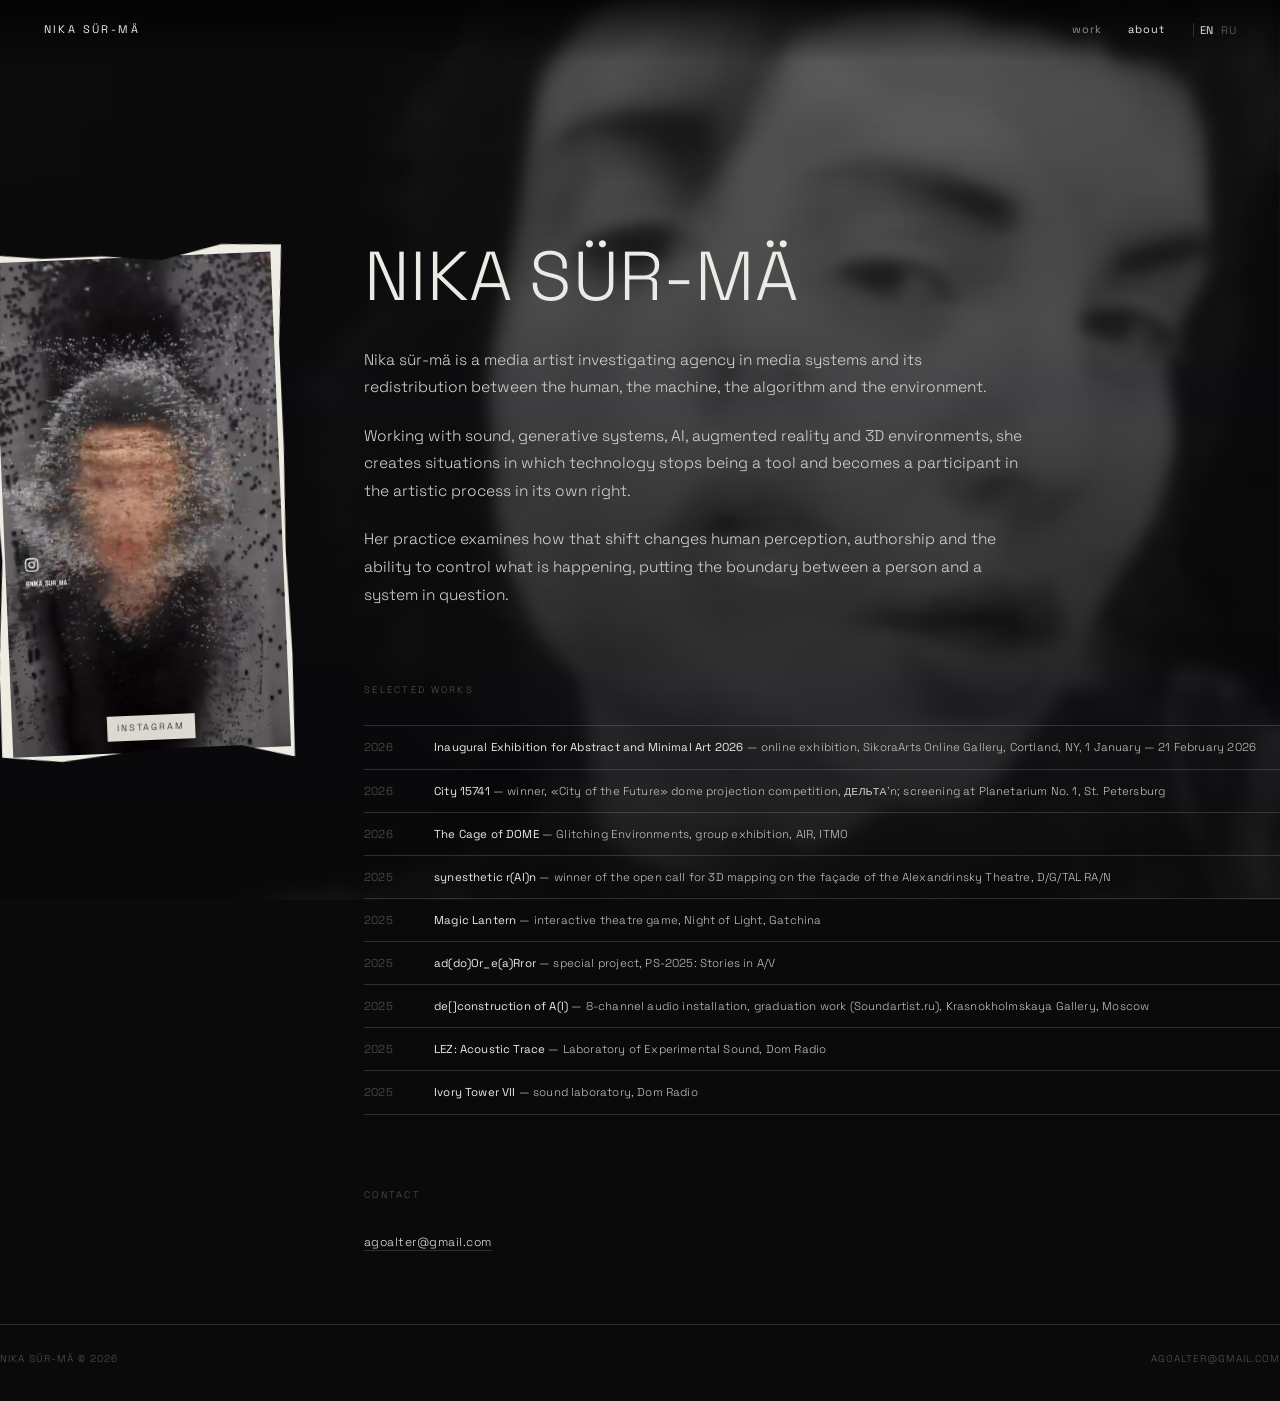
==== commit 65122afb: "Turn back only the portrait background on phones The mobile rule turned every background still, but " ====
--- a/about.html
+++ b/about.html
@@ -14,13 +14,13 @@
 <link rel="preconnect" href="https://fonts.googleapis.com">
 <link rel="preconnect" href="https://fonts.gstatic.com" crossorigin>
 <link href="https://fonts.googleapis.com/css2?family=Inter:wght@200;300;400&family=Space+Grotesk:wght@300..700&display=swap" rel="stylesheet">
-<link rel="stylesheet" href="assets/css/site.css?v=4092403a">
+<link rel="stylesheet" href="assets/css/site.css?v=eb9b4e99">
 <link rel="stylesheet" href="assets/css/font.css?v=1932f78d">
 <script>document.documentElement.classList.add('js')</script>
 <script src="assets/js/bg.js?v=24b6937b" defer></script>
 </head>
 <body class="about-page">
-<div id="bgstill" aria-hidden="true" style="background-image:url(assets/video/portrait-poster.jpg?v=aaac2ec6)"></div>
+<div id="bgstill" data-main="1" aria-hidden="true" style="background-image:url(assets/video/portrait-poster.jpg?v=aaac2ec6)"></div>
 <video id="bgv" aria-hidden="true" tabindex="-1" autoplay muted loop playsinline
        preload="auto" data-grain="0" poster="assets/video/portrait-poster.jpg?v=aaac2ec6">
   <source src="assets/video/portrait.webm?v=2c005a5c" type="video/webm">
--- a/assets/css/site.css
+++ b/assets/css/site.css
@@ -544,14 +544,18 @@
 }
 
 /* ---- mobile background orientation ---------------------------------- */
-/* The loops are encoded upside down on purpose, but a frozen still of one
-   reads as a mistake rather than as a decision, so on phones it is turned
-   back. Kept at the end of the file: the splash scale rule above matches
-   with the same weight, and only source order separates them. */
+/* The portrait loop is turned back on phones, where it is a frozen still
+   and reads as a mistake rather than as a decision. The work backgrounds
+   are not: each of those is inverted as part of the piece, and a phone
+   also offers the video itself behind "watch the background" — turning
+   the still would leave the two disagreeing. Hence [data-main], which
+   only the portrait carries. Kept at the end of the file: the splash
+   scale rule above matches with the same weight, and only source order
+   separates them. */
 
 @media (max-width:760px),(prefers-reduced-motion:reduce){
-  #bgstill{transform:rotate(180deg)}
-  body.splash-page #bgstill{transform:scale(1.42) rotate(180deg)}
+  #bgstill[data-main]{transform:rotate(180deg)}
+  body.splash-page #bgstill[data-main]{transform:scale(1.42) rotate(180deg)}
 }
 
 /* A full-width cut-out is tilted past the edge of the screen and clipped,
